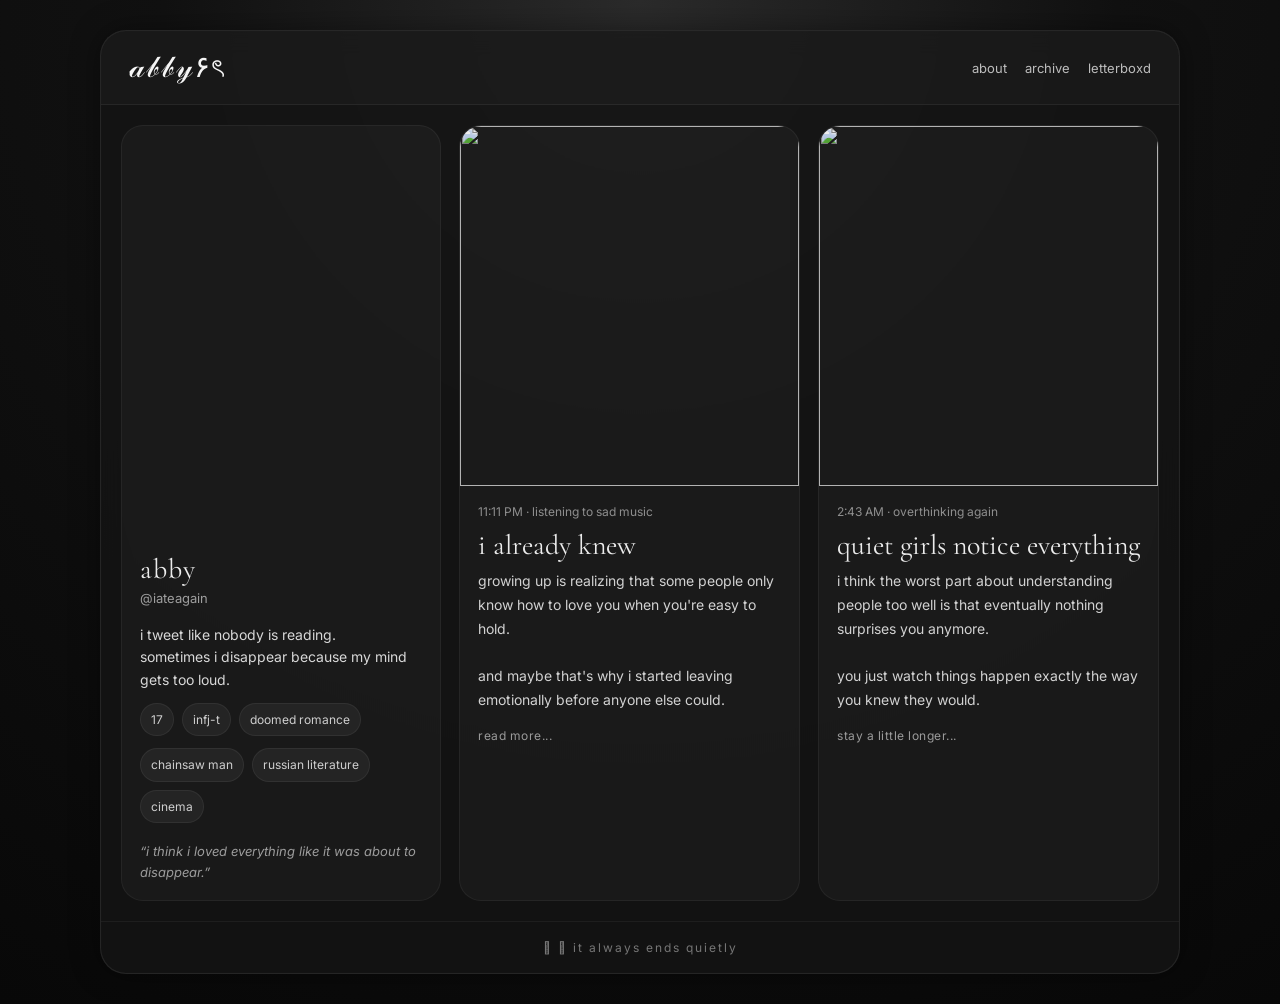
==== index.html @ 6a6aaad4 "Create index.html" ====
<!DOCTYPE html>
<html lang="pt-BR">

<head>
  <meta charset="UTF-8" />
  <meta name="viewport" content="width=device-width, initial-scale=1.0" />
  <title>abby carrd</title>

  <link rel="preconnect" href="https://fonts.googleapis.com">
  <link rel="preconnect" href="https://fonts.gstatic.com" crossorigin>

  <link href="https://fonts.googleapis.com/css2?family=Cormorant+Garamond:wght@300;400;500;600&family=Inter:wght@300;400;500;600&display=swap" rel="stylesheet">

  <style>
    * {
      margin: 0;
      padding: 0;
      box-sizing: border-box;
    }

    body {
      min-height: 100vh;
      background:
        radial-gradient(circle at top, #2b2b2b 0%, #111 40%, #080808 100%);
      font-family: 'Inter', sans-serif;
      color: #ececec;
      display: flex;
      align-items: center;
      justify-content: center;
      padding: 30px;
    }

    .carrd-main {
      width: 100%;
      max-width: 1080px;
      background: rgba(20, 20, 20, 0.85);
      border: 1px solid rgba(255, 255, 255, 0.08);
      backdrop-filter: blur(12px);
      border-radius: 26px;
      overflow: hidden;
      box-shadow:
        0 0 30px rgba(0, 0, 0, 0.4),
        inset 0 0 1px rgba(255, 255, 255, 0.08);
    }

    /* HEADER */

    .top-header {
      padding: 18px 28px;
      display: flex;
      justify-content: space-between;
      align-items: center;
      border-bottom: 1px solid rgba(255,255,255,0.06);
      background: rgba(255,255,255,0.02);
    }

    .logo {
      font-family: 'Cormorant Garamond', serif;
      font-size: 30px;
      letter-spacing: 2px;
      color: #f5f5f5;
    }

    .top-links {
      display: flex;
      gap: 18px;
      font-size: 13px;
      color: #bdbdbd;
    }

    .top-links span {
      cursor: pointer;
      transition: .3s;
    }

    .top-links span:hover {
      color: white;
    }

    /* MAIN GRID */

    .main-grid {
      display: grid;
      grid-template-columns: 320px 1fr 1fr;
      gap: 18px;
      padding: 20px;
    }

    /* PROFILE */

    .profile-col {
      background: rgba(255,255,255,0.03);
      border-radius: 22px;
      padding: 18px;
      border: 1px solid rgba(255,255,255,0.05);
      display: flex;
      flex-direction: column;
      gap: 18px;
    }

    .profile-image {
      width: 100%;
      height: 390px;
      border-radius: 18px;
      background:
        url("file_00000000c958720e9f79319e136f7667") center/cover;
      filter: grayscale(10%);
    }

    .profile-name {
      font-size: 28px;
      font-family: 'Cormorant Garamond', serif;
      letter-spacing: 1px;
    }

    .small-user {
      color: #9f9f9f;
      font-size: 13px;
      margin-top: 4px;
    }

    .profile-bio {
      display: flex;
      flex-direction: column;
      gap: 12px;
      color: #d8d8d8;
      line-height: 1.6;
      font-size: 14px;
    }

    .tag-row {
      display: flex;
      flex-wrap: wrap;
      gap: 8px;
    }

    .tag {
      background: rgba(255,255,255,0.05);
      border: 1px solid rgba(255,255,255,0.06);
      padding: 6px 10px;
      border-radius: 999px;
      font-size: 12px;
      color: #cfcfcf;
    }

    .quote {
      margin-top: auto;
      font-size: 13px;
      color: #9d9d9d;
      font-style: italic;
      line-height: 1.6;
    }

    /* POSTS */

    .post-col {
      background: rgba(255,255,255,0.03);
      border-radius: 22px;
      overflow: hidden;
      border: 1px solid rgba(255,255,255,0.05);
      transition: .4s;
    }

    .post-col:hover {
      transform: translateY(-4px);
    }

    .post-image {
      width: 100%;
      height: 360px;
      object-fit: cover;
      display: block;
      filter: brightness(.93);
    }

    .post-content {
      padding: 18px;
    }

    .post-meta {
      color: #8f8f8f;
      font-size: 12px;
      margin-bottom: 12px;
    }

    .post-title {
      font-family: 'Cormorant Garamond', serif;
      font-size: 28px;
      margin-bottom: 10px;
      line-height: 1;
    }

    .post-text {
      color: #d2d2d2;
      line-height: 1.7;
      font-size: 14px;
    }

    .read-more {
      margin-top: 16px;
      display: inline-block;
      color: #9b9b9b;
      font-size: 12px;
      letter-spacing: .5px;
    }

    /* FOOTER */

    .footer {
      padding: 18px;
      text-align: center;
      border-top: 1px solid rgba(255,255,255,0.05);
      color: #767676;
      font-size: 12px;
      letter-spacing: 2px;
    }

    /* MOBILE */

    @media(max-width: 950px) {
      .main-grid {
        grid-template-columns: 1fr;
      }

      .profile-image {
        height: 420px;
      }
    }

    @media(max-width: 600px) {
      body {
        padding: 14px;
      }

      .top-header {
        padding: 14px 18px;
      }

      .logo {
        font-size: 24px;
      }

      .top-links {
        gap: 10px;
        font-size: 11px;
      }

      .profile-image {
        height: 330px;
      }

      .post-image {
        height: 280px;
      }
    }
  </style>
</head>

<body>

  <div class="carrd-main">

    <div class="top-header">
      <div class="logo">𝒶𝒷𝒷𝓎۶ৎ</div>

      <div class="top-links">
        <span>about</span>
        <span>archive</span>
        <span>letterboxd</span>
      </div>
    </div>

    <div class="main-grid">

      <!-- PROFILE -->

      <div class="profile-col">

        <div class="profile-image"></div>

        <div>
          <div class="profile-name">abby</div>
          <div class="small-user">@iateagain</div>
        </div>

        <div class="profile-bio">
          <div>
            i tweet like nobody is reading.<br>
            sometimes i disappear because my mind gets too loud.
          </div>

          <div class="tag-row">
            <div class="tag">17</div>
            <div class="tag">infj-t</div>
            <div class="tag">doomed romance</div>
          </div>

          <div class="tag-row">
            <div class="tag">chainsaw man</div>
            <div class="tag">russian literature</div>
            <div class="tag">cinema</div>
          </div>
        </div>

        <div class="quote">
          “i think i loved everything like it was about to disappear.”
        </div>

      </div>

      <!-- POST 1 -->

      <div class="post-col">

        <img src="https://i.pinimg.com/736x/f6/52/1f/f6521fbc257c78fdb08f1e8d9f0f8c27.jpg" class="post-image">

        <div class="post-content">

          <div class="post-meta">
            11:11 PM · listening to sad music
          </div>

          <div class="post-title">
            i already knew
          </div>

          <div class="post-text">
            growing up is realizing that some people only know how to love you when you're easy to hold.
            <br><br>
            and maybe that's why i started leaving emotionally before anyone else could.
          </div>

          <span class="read-more">read more...</span>

        </div>
      </div>

      <!-- POST 2 -->

      <div class="post-col">

        <img src="https://i.pinimg.com/736x/f0/31/4e/f0314e9c0f6e99e0d3f4d7f34ec7cbd2.jpg" class="post-image">

        <div class="post-content">

          <div class="post-meta">
            2:43 AM · overthinking again
          </div>

          <div class="post-title">
            quiet girls notice everything
          </div>

          <div class="post-text">
            i think the worst part about understanding people too well is that eventually nothing surprises you anymore.
            <br><br>
            you just watch things happen exactly the way you knew they would.
          </div>

          <span class="read-more">stay a little longer...</span>

        </div>

      </div>

    </div>

    <div class="footer">
      ⭑ 𓈒 it always ends quietly
    </div>

  </div>

</body>

</html>
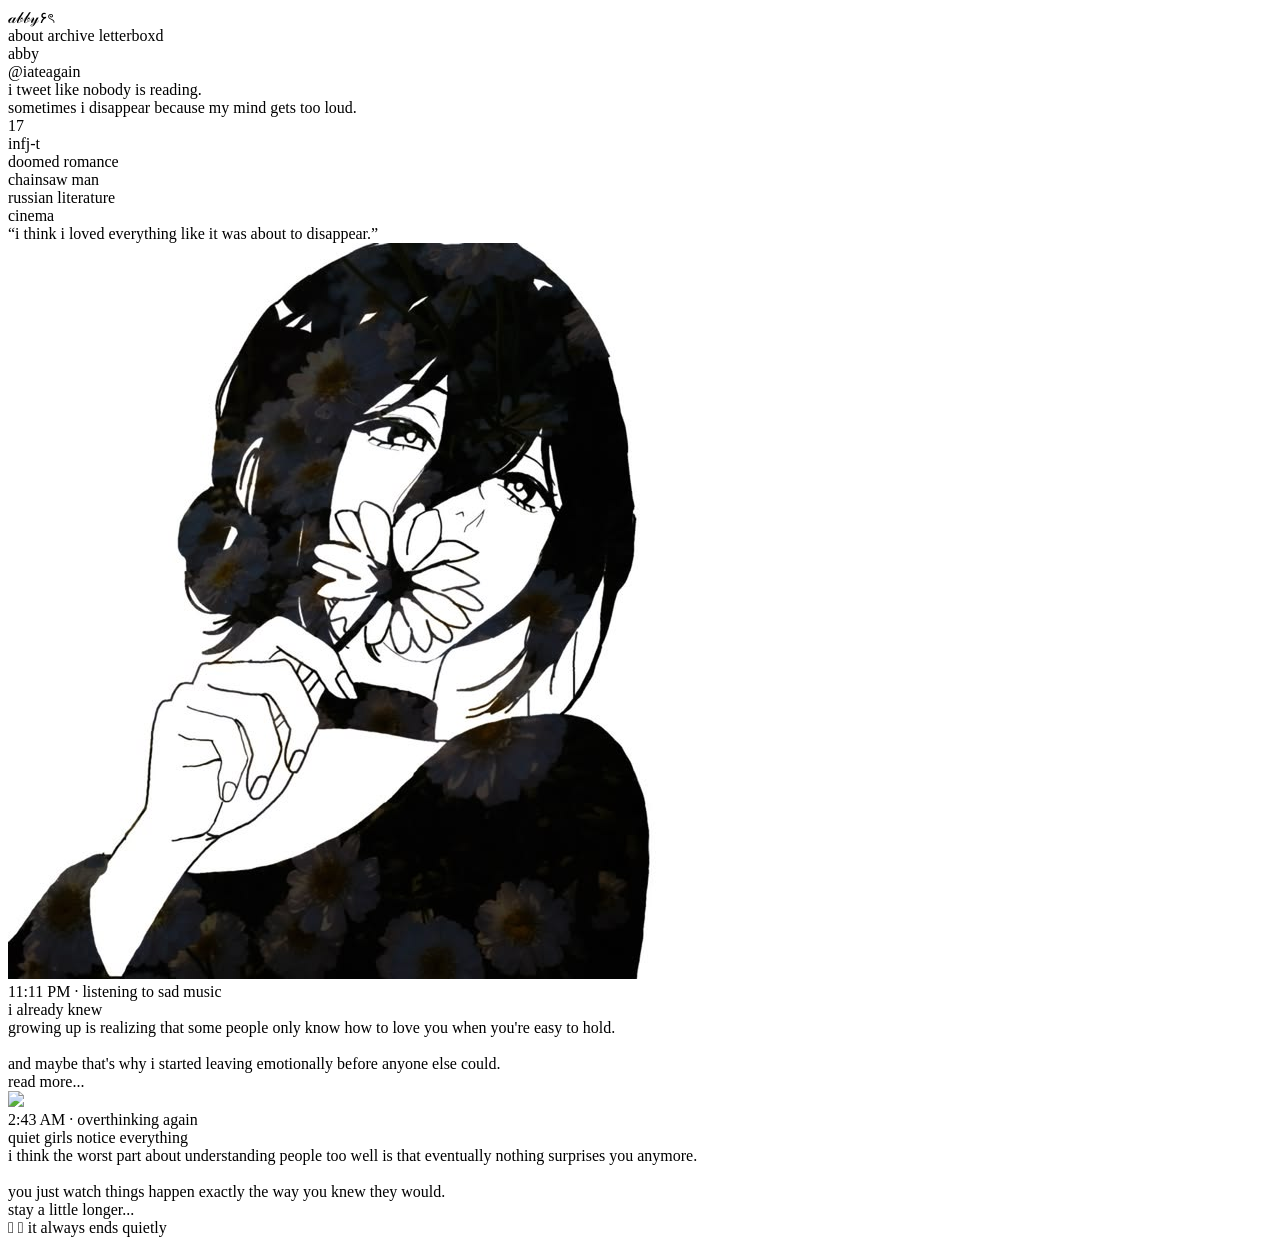
==== commit cd9dcd9c: "Update index.html" ====
--- a/index.html
+++ b/index.html
@@ -11,249 +11,7 @@
 
   <link href="https://fonts.googleapis.com/css2?family=Cormorant+Garamond:wght@300;400;500;600&family=Inter:wght@300;400;500;600&display=swap" rel="stylesheet">
 
-  <style>
-    * {
-      margin: 0;
-      padding: 0;
-      box-sizing: border-box;
-    }
-
-    body {
-      min-height: 100vh;
-      background:
-        radial-gradient(circle at top, #2b2b2b 0%, #111 40%, #080808 100%);
-      font-family: 'Inter', sans-serif;
-      color: #ececec;
-      display: flex;
-      align-items: center;
-      justify-content: center;
-      padding: 30px;
-    }
-
-    .carrd-main {
-      width: 100%;
-      max-width: 1080px;
-      background: rgba(20, 20, 20, 0.85);
-      border: 1px solid rgba(255, 255, 255, 0.08);
-      backdrop-filter: blur(12px);
-      border-radius: 26px;
-      overflow: hidden;
-      box-shadow:
-        0 0 30px rgba(0, 0, 0, 0.4),
-        inset 0 0 1px rgba(255, 255, 255, 0.08);
-    }
-
-    /* HEADER */
-
-    .top-header {
-      padding: 18px 28px;
-      display: flex;
-      justify-content: space-between;
-      align-items: center;
-      border-bottom: 1px solid rgba(255,255,255,0.06);
-      background: rgba(255,255,255,0.02);
-    }
-
-    .logo {
-      font-family: 'Cormorant Garamond', serif;
-      font-size: 30px;
-      letter-spacing: 2px;
-      color: #f5f5f5;
-    }
-
-    .top-links {
-      display: flex;
-      gap: 18px;
-      font-size: 13px;
-      color: #bdbdbd;
-    }
-
-    .top-links span {
-      cursor: pointer;
-      transition: .3s;
-    }
-
-    .top-links span:hover {
-      color: white;
-    }
-
-    /* MAIN GRID */
-
-    .main-grid {
-      display: grid;
-      grid-template-columns: 320px 1fr 1fr;
-      gap: 18px;
-      padding: 20px;
-    }
-
-    /* PROFILE */
-
-    .profile-col {
-      background: rgba(255,255,255,0.03);
-      border-radius: 22px;
-      padding: 18px;
-      border: 1px solid rgba(255,255,255,0.05);
-      display: flex;
-      flex-direction: column;
-      gap: 18px;
-    }
-
-    .profile-image {
-      width: 100%;
-      height: 390px;
-      border-radius: 18px;
-      background:
-        url("file_00000000c958720e9f79319e136f7667") center/cover;
-      filter: grayscale(10%);
-    }
-
-    .profile-name {
-      font-size: 28px;
-      font-family: 'Cormorant Garamond', serif;
-      letter-spacing: 1px;
-    }
-
-    .small-user {
-      color: #9f9f9f;
-      font-size: 13px;
-      margin-top: 4px;
-    }
-
-    .profile-bio {
-      display: flex;
-      flex-direction: column;
-      gap: 12px;
-      color: #d8d8d8;
-      line-height: 1.6;
-      font-size: 14px;
-    }
-
-    .tag-row {
-      display: flex;
-      flex-wrap: wrap;
-      gap: 8px;
-    }
-
-    .tag {
-      background: rgba(255,255,255,0.05);
-      border: 1px solid rgba(255,255,255,0.06);
-      padding: 6px 10px;
-      border-radius: 999px;
-      font-size: 12px;
-      color: #cfcfcf;
-    }
-
-    .quote {
-      margin-top: auto;
-      font-size: 13px;
-      color: #9d9d9d;
-      font-style: italic;
-      line-height: 1.6;
-    }
-
-    /* POSTS */
-
-    .post-col {
-      background: rgba(255,255,255,0.03);
-      border-radius: 22px;
-      overflow: hidden;
-      border: 1px solid rgba(255,255,255,0.05);
-      transition: .4s;
-    }
-
-    .post-col:hover {
-      transform: translateY(-4px);
-    }
-
-    .post-image {
-      width: 100%;
-      height: 360px;
-      object-fit: cover;
-      display: block;
-      filter: brightness(.93);
-    }
-
-    .post-content {
-      padding: 18px;
-    }
-
-    .post-meta {
-      color: #8f8f8f;
-      font-size: 12px;
-      margin-bottom: 12px;
-    }
-
-    .post-title {
-      font-family: 'Cormorant Garamond', serif;
-      font-size: 28px;
-      margin-bottom: 10px;
-      line-height: 1;
-    }
-
-    .post-text {
-      color: #d2d2d2;
-      line-height: 1.7;
-      font-size: 14px;
-    }
-
-    .read-more {
-      margin-top: 16px;
-      display: inline-block;
-      color: #9b9b9b;
-      font-size: 12px;
-      letter-spacing: .5px;
-    }
-
-    /* FOOTER */
-
-    .footer {
-      padding: 18px;
-      text-align: center;
-      border-top: 1px solid rgba(255,255,255,0.05);
-      color: #767676;
-      font-size: 12px;
-      letter-spacing: 2px;
-    }
-
-    /* MOBILE */
-
-    @media(max-width: 950px) {
-      .main-grid {
-        grid-template-columns: 1fr;
-      }
-
-      .profile-image {
-        height: 420px;
-      }
-    }
-
-    @media(max-width: 600px) {
-      body {
-        padding: 14px;
-      }
-
-      .top-header {
-        padding: 14px 18px;
-      }
-
-      .logo {
-        font-size: 24px;
-      }
-
-      .top-links {
-        gap: 10px;
-        font-size: 11px;
-      }
-
-      .profile-image {
-        height: 330px;
-      }
-
-      .post-image {
-        height: 280px;
-      }
-    }
-  </style>
+  
 </head>
 
 <body>
@@ -312,7 +70,7 @@
 
       <div class="post-col">
 
-        <img src="https://i.pinimg.com/736x/f6/52/1f/f6521fbc257c78fdb08f1e8d9f0f8c27.jpg" class="post-image">
+        <img src="foto1.jpg" class="post-image">
 
         <div class="post-content">
 
@@ -339,7 +97,7 @@
 
       <div class="post-col">
 
-        <img src="https://i.pinimg.com/736x/f0/31/4e/f0314e9c0f6e99e0d3f4d7f34ec7cbd2.jpg" class="post-image">
+        <img src=foto2.jpg" class="post-image">
 
         <div class="post-content">
 
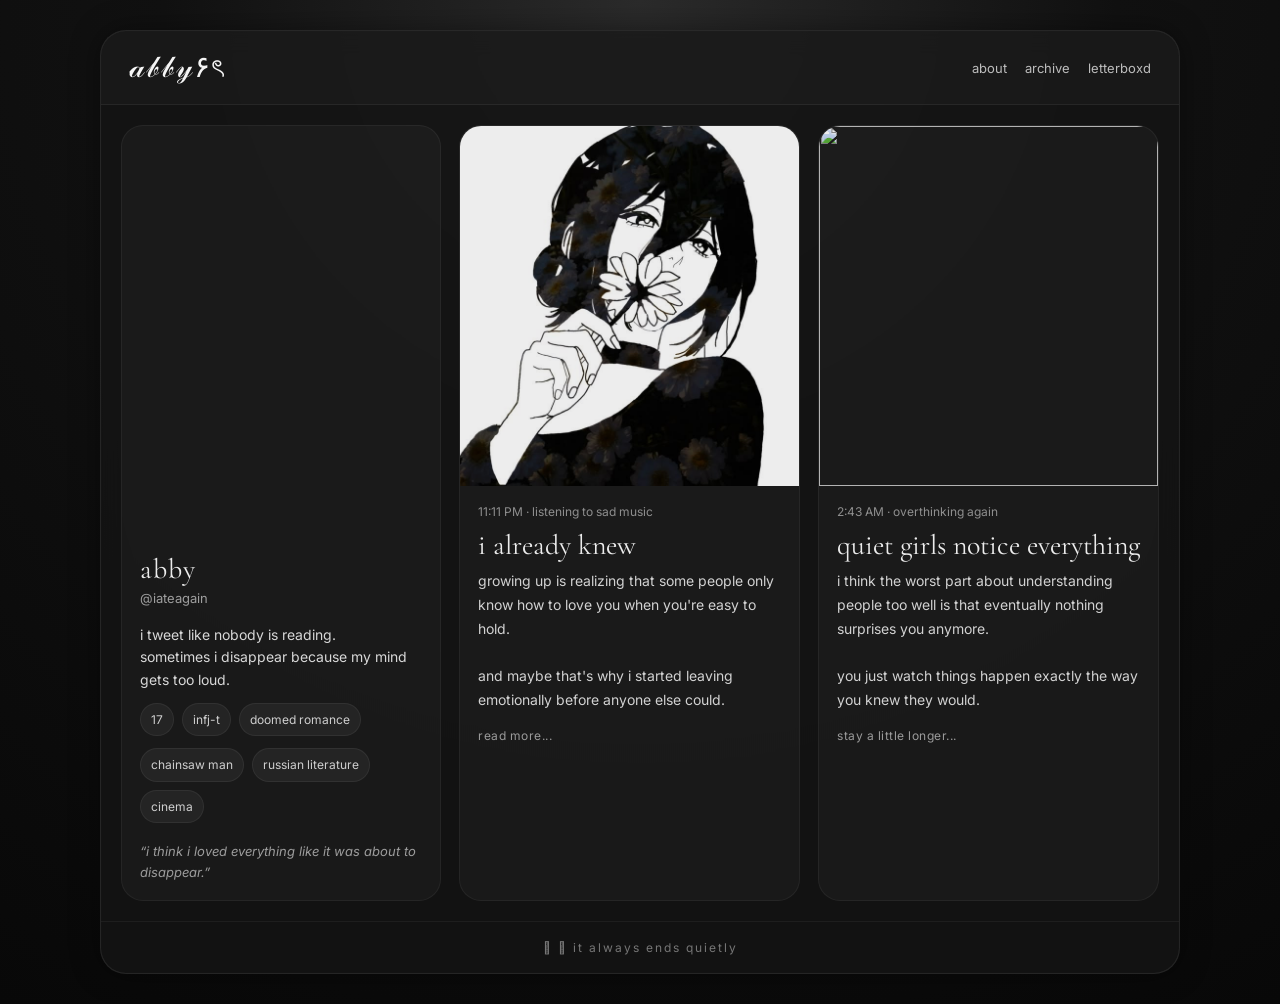
==== commit 10024332: "Remove duplicate Google Fonts stylesheet link Removed duplicate stylesheet link for Google Fonts." ====
--- a/index.html
+++ b/index.html
@@ -8,8 +8,8 @@
 
   <link rel="preconnect" href="https://fonts.googleapis.com">
   <link rel="preconnect" href="https://fonts.gstatic.com" crossorigin>
-
-  <link href="https://fonts.googleapis.com/css2?family=Cormorant+Garamond:wght@300;400;500;600&family=Inter:wght@300;400;500;600&display=swap" rel="stylesheet">
+  <link rel="stylesheet" href="https://fonts.googleapis.com/css2?family=Cormorant+Garamond:wght@300;400;500;600&family=Inter:wght@300;400;500;600&display=swap">
+  <link rel="stylesheet" href="style.css">
 
   
 </head>
--- a/style.css
+++ b/style.css
@@ -0,0 +1,242 @@
+    * {
+      margin: 0;
+      padding: 0;
+      box-sizing: border-box;
+    }
+
+    body {
+      min-height: 100vh;
+      background:
+        radial-gradient(circle at top, #2b2b2b 0%, #111 40%, #080808 100%);
+      font-family: 'Inter', sans-serif;
+      color: #ececec;
+      display: flex;
+      align-items: center;
+      justify-content: center;
+      padding: 30px;
+    }
+
+    .carrd-main {
+      width: 100%;
+      max-width: 1080px;
+      background: rgba(20, 20, 20, 0.85);
+      border: 1px solid rgba(255, 255, 255, 0.08);
+      backdrop-filter: blur(12px);
+      border-radius: 26px;
+      overflow: hidden;
+      box-shadow:
+        0 0 30px rgba(0, 0, 0, 0.4),
+        inset 0 0 1px rgba(255, 255, 255, 0.08);
+    }
+
+    /* HEADER */
+
+    .top-header {
+      padding: 18px 28px;
+      display: flex;
+      justify-content: space-between;
+      align-items: center;
+      border-bottom: 1px solid rgba(255,255,255,0.06);
+      background: rgba(255,255,255,0.02);
+    }
+
+    .logo {
+      font-family: 'Cormorant Garamond', serif;
+      font-size: 30px;
+      letter-spacing: 2px;
+      color: #f5f5f5;
+    }
+
+    .top-links {
+      display: flex;
+      gap: 18px;
+      font-size: 13px;
+      color: #bdbdbd;
+    }
+
+    .top-links span {
+      cursor: pointer;
+      transition: .3s;
+    }
+
+    .top-links span:hover {
+      color: white;
+    }
+
+    /* MAIN GRID */
+
+    .main-grid {
+      display: grid;
+      grid-template-columns: 320px 1fr 1fr;
+      gap: 18px;
+      padding: 20px;
+    }
+
+    /* PROFILE */
+
+    .profile-col {
+      background: rgba(255,255,255,0.03);
+      border-radius: 22px;
+      padding: 18px;
+      border: 1px solid rgba(255,255,255,0.05);
+      display: flex;
+      flex-direction: column;
+      gap: 18px;
+    }
+
+    .profile-image {
+      width: 100%;
+      height: 390px;
+      border-radius: 18px;
+      background:
+        url("file_00000000c958720e9f79319e136f7667") center/cover;
+      filter: grayscale(10%);
+    }
+
+    .profile-name {
+      font-size: 28px;
+      font-family: 'Cormorant Garamond', serif;
+      letter-spacing: 1px;
+    }
+
+    .small-user {
+      color: #9f9f9f;
+      font-size: 13px;
+      margin-top: 4px;
+    }
+
+    .profile-bio {
+      display: flex;
+      flex-direction: column;
+      gap: 12px;
+      color: #d8d8d8;
+      line-height: 1.6;
+      font-size: 14px;
+    }
+
+    .tag-row {
+      display: flex;
+      flex-wrap: wrap;
+      gap: 8px;
+    }
+
+    .tag {
+      background: rgba(255,255,255,0.05);
+      border: 1px solid rgba(255,255,255,0.06);
+      padding: 6px 10px;
+      border-radius: 999px;
+      font-size: 12px;
+      color: #cfcfcf;
+    }
+
+    .quote {
+      margin-top: auto;
+      font-size: 13px;
+      color: #9d9d9d;
+      font-style: italic;
+      line-height: 1.6;
+    }
+
+    /* POSTS */
+
+    .post-col {
+      background: rgba(255,255,255,0.03);
+      border-radius: 22px;
+      overflow: hidden;
+      border: 1px solid rgba(255,255,255,0.05);
+      transition: .4s;
+    }
+
+    .post-col:hover {
+      transform: translateY(-4px);
+    }
+
+    .post-image {
+      width: 100%;
+      height: 360px;
+      object-fit: cover;
+      display: block;
+      filter: brightness(.93);
+    }
+
+    .post-content {
+      padding: 18px;
+    }
+
+    .post-meta {
+      color: #8f8f8f;
+      font-size: 12px;
+      margin-bottom: 12px;
+    }
+
+    .post-title {
+      font-family: 'Cormorant Garamond', serif;
+      font-size: 28px;
+      margin-bottom: 10px;
+      line-height: 1;
+    }
+
+    .post-text {
+      color: #d2d2d2;
+      line-height: 1.7;
+      font-size: 14px;
+    }
+
+    .read-more {
+      margin-top: 16px;
+      display: inline-block;
+      color: #9b9b9b;
+      font-size: 12px;
+      letter-spacing: .5px;
+    }
+
+    /* FOOTER */
+
+    .footer {
+      padding: 18px;
+      text-align: center;
+      border-top: 1px solid rgba(255,255,255,0.05);
+      color: #767676;
+      font-size: 12px;
+      letter-spacing: 2px;
+    }
+
+    /* MOBILE */
+
+    @media(max-width: 950px) {
+      .main-grid {
+        grid-template-columns: 1fr;
+      }
+
+      .profile-image {
+        height: 420px;
+      }
+    }
+
+    @media(max-width: 600px) {
+      body {
+        padding: 14px;
+      }
+
+      .top-header {
+        padding: 14px 18px;
+      }
+
+      .logo {
+        font-size: 24px;
+      }
+
+      .top-links {
+        gap: 10px;
+        font-size: 11px;
+      }
+
+      .profile-image {
+        height: 330px;
+      }
+
+      .post-image {
+        height: 280px;
+      }
+    }
+  
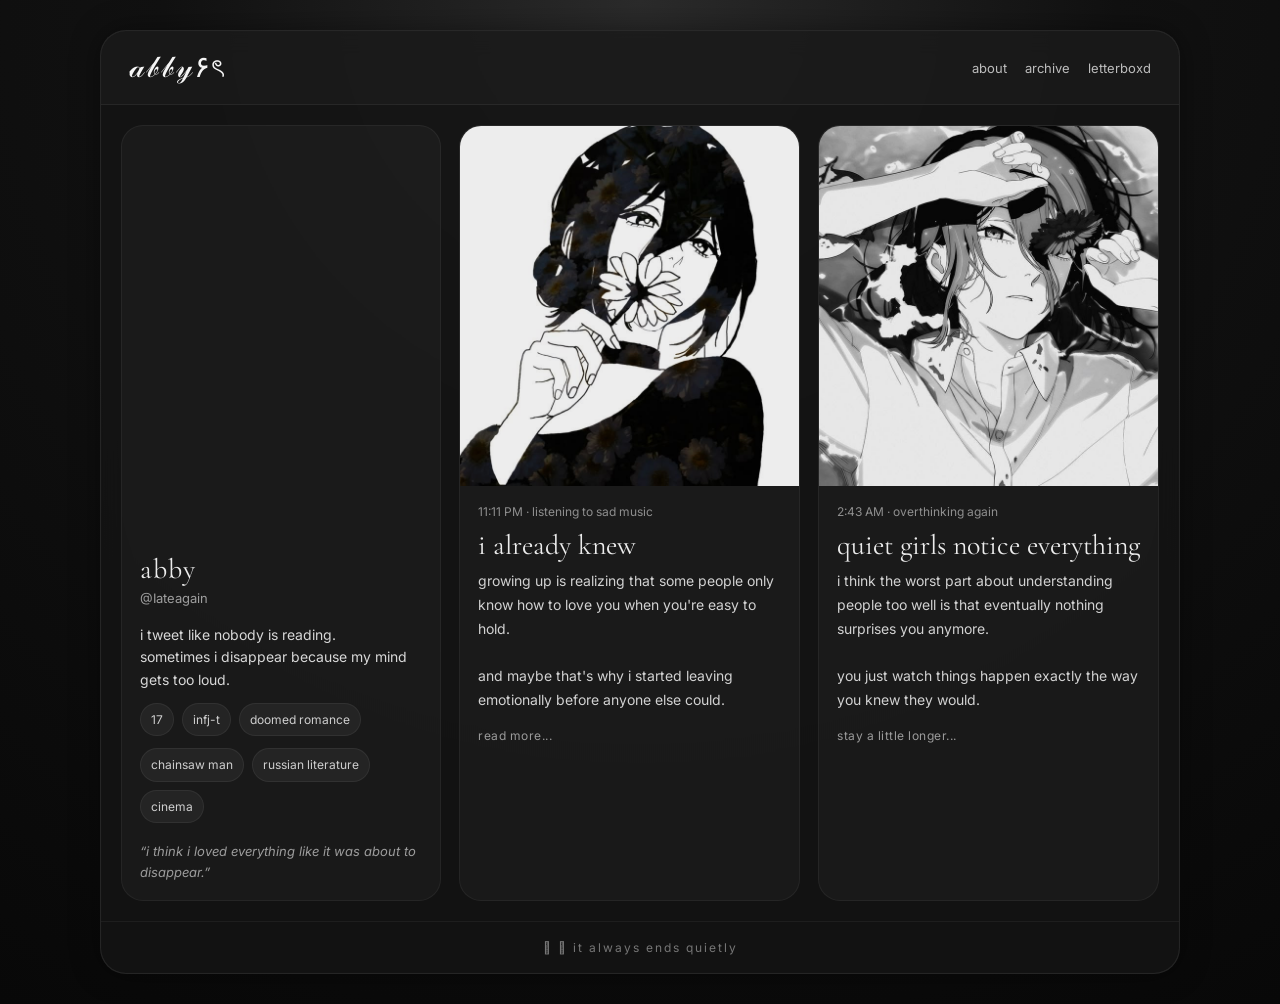
==== commit e5757930: "Update index.html" ====
--- a/index.html
+++ b/index.html
@@ -38,7 +38,7 @@
 
         <div>
           <div class="profile-name">abby</div>
-          <div class="small-user">@iateagain</div>
+          <div class="small-user">@Iateagain</div>
         </div>
 
         <div class="profile-bio">
@@ -97,7 +97,7 @@
 
       <div class="post-col">
 
-        <img src=foto2.jpg" class="post-image">
+        <img src="foto2.jpg" class="post-image">
 
         <div class="post-content">
 
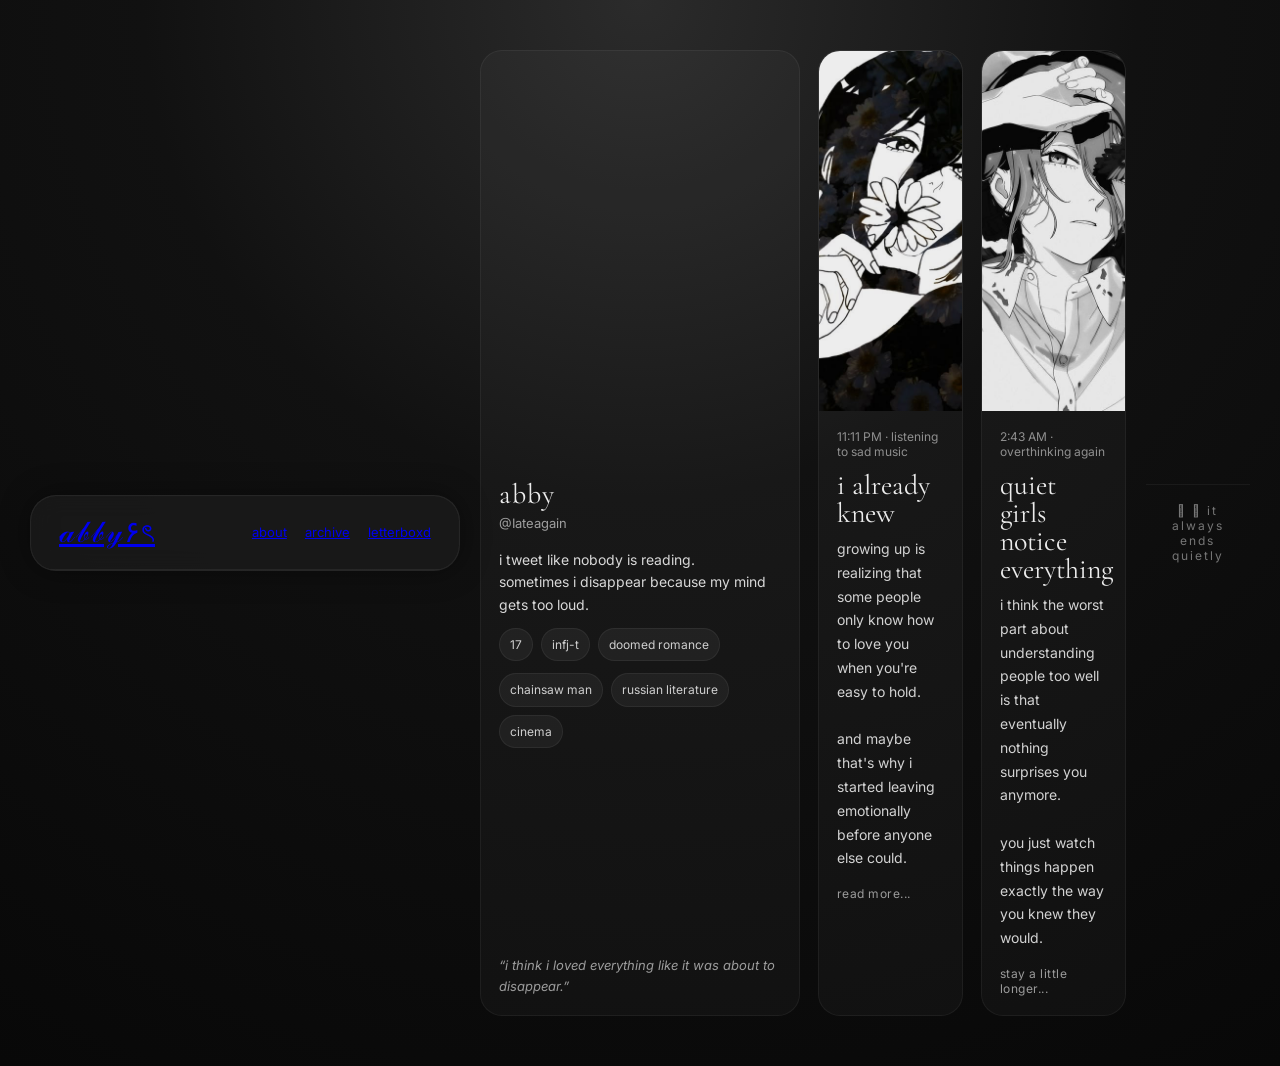
==== commit c6513eb8: "Update index.html" ====
--- a/index.html
+++ b/index.html
@@ -18,14 +18,19 @@
 
   <div class="carrd-main">
 
-    <div class="top-header">
-      <div class="logo">𝒶𝒷𝒷𝓎۶ৎ</div>
+   <div class="top-header">
 
-      <div class="top-links">
-        <span>about</span>
-        <span>archive</span>
-        <span>letterboxd</span>
-      </div>
+  <div class="logo">
+    <a href="index.html">𝒶𝒷𝒷𝓎۶ৎ</a>
+  </div>
+
+  <div class="top-links">
+    <a href="about.html">about</a>
+    <a href="archive.html">archive</a>
+    <a href="letterboxd.html">letterboxd</a>
+  </div>
+
+</div>
     </div>
 
     <div class="main-grid">
--- a/style.css
+++ b/style.css
@@ -240,3 +240,74 @@
       }
     }
   
+.simple-page{
+min-height:100vh;
+display:flex;
+align-items:center;
+justify-content:center;
+padding:30px;
+}
+
+.simple-box{
+width:100%;
+max-width:700px;
+background:rgba(20,20,20,.86);
+border:1px solid rgba(255,255,255,.05);
+border-radius:24px;
+padding:35px;
+backdrop-filter:blur(12px);
+}
+
+.simple-title{
+font-family:'Cormorant Garamond',serif;
+font-size:42px;
+margin-bottom:28px;
+}
+
+.simple-text{
+display:flex;
+flex-direction:column;
+gap:18px;
+line-height:1.9;
+color:#d2d2d2;
+font-size:15px;
+}
+
+.archive-list,
+.film-list{
+display:flex;
+flex-direction:column;
+gap:16px;
+}
+
+.archive-item,
+.film-item{
+padding:16px;
+border-radius:16px;
+background:rgba(255,255,255,.03);
+border:1px solid rgba(255,255,255,.04);
+line-height:1.7;
+color:#d7d7d7;
+font-size:14px;
+}
+
+.archive-item span,
+.film-item span{
+display:block;
+margin-top:8px;
+font-size:12px;
+color:#939393;
+}
+
+.back-button{
+display:inline-block;
+margin-top:28px;
+color:#9e9e9e;
+text-decoration:none;
+font-size:13px;
+transition:.3s;
+}
+
+.back-button:hover{
+color:white;
+}
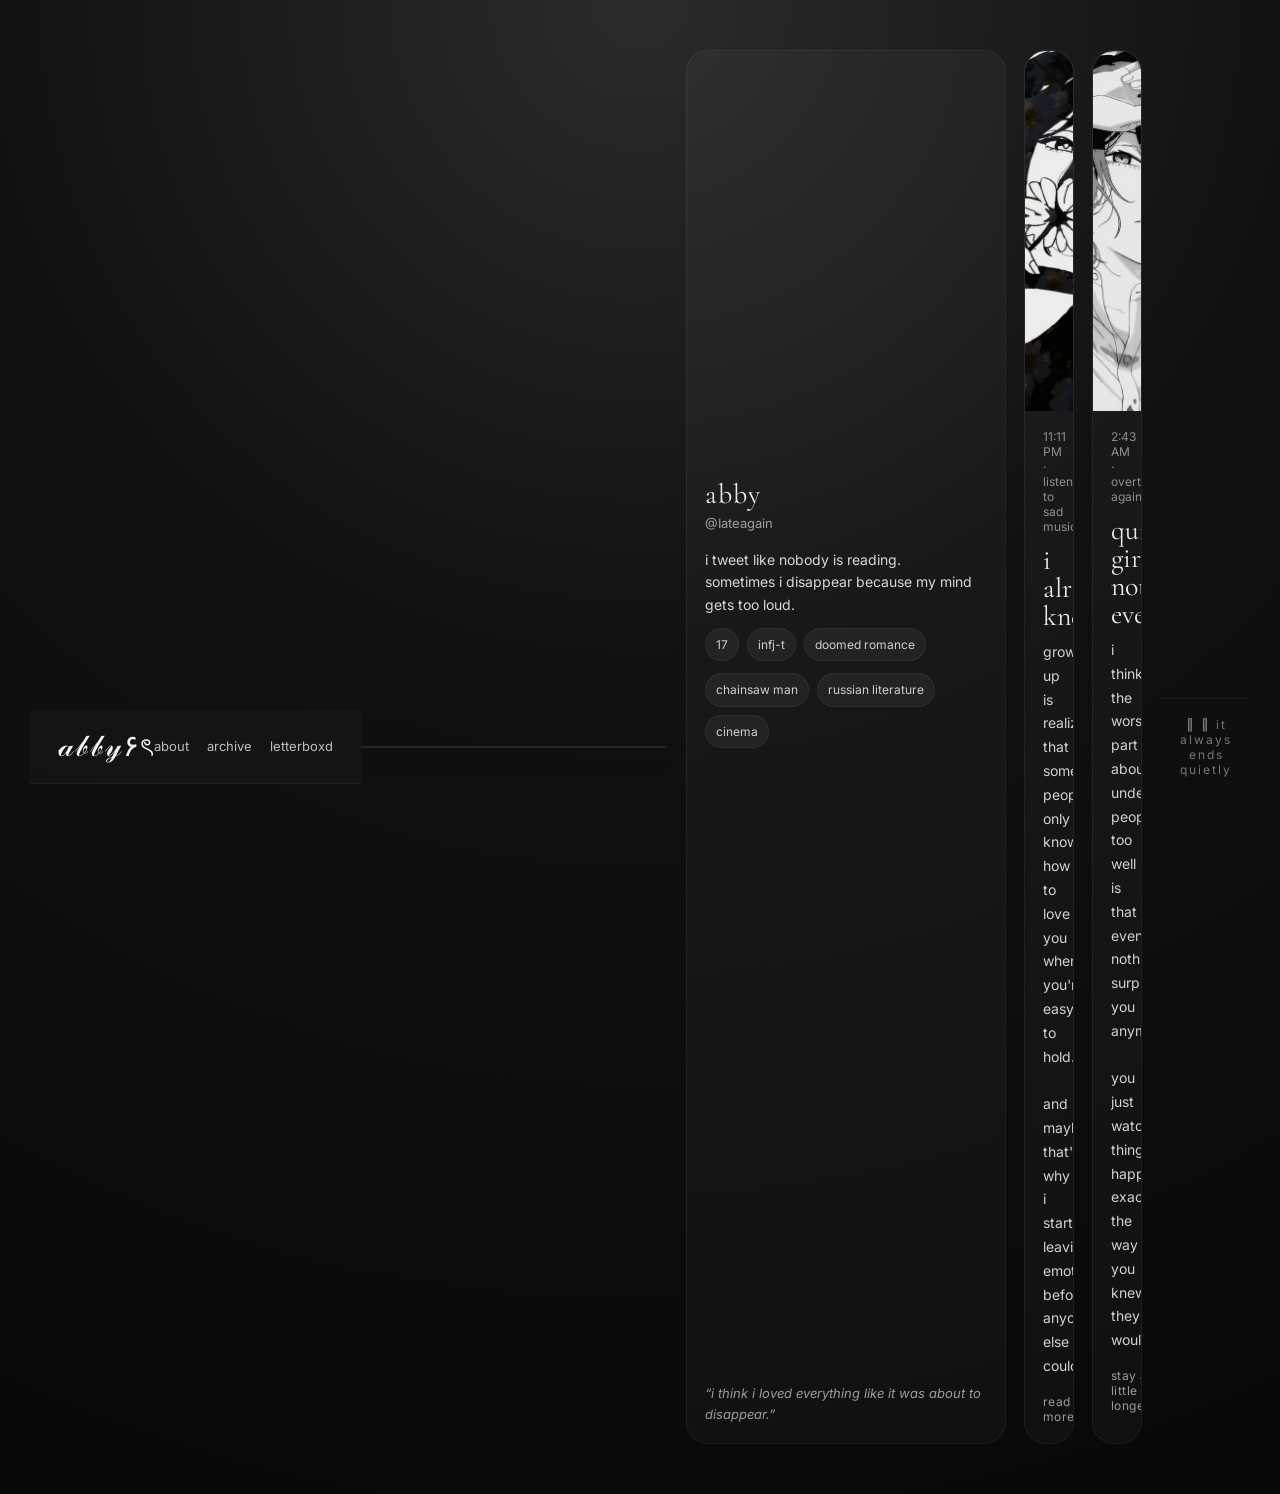
==== commit 14d30909: "Update index.html" ====
--- a/index.html
+++ b/index.html
@@ -15,10 +15,7 @@
 </head>
 
 <body>
-
-  <div class="carrd-main">
-
-   <div class="top-header">
+<div class="top-header">
 
   <div class="logo">
     <a href="index.html">𝒶𝒷𝒷𝓎۶ৎ</a>
@@ -31,6 +28,7 @@
   </div>
 
 </div>
+  <div class="carrd-main">
     </div>
 
     <div class="main-grid">
--- a/style.css
+++ b/style.css
@@ -311,3 +311,18 @@
 .back-button:hover{
 color:white;
 }
+
+.logo a{
+  text-decoration:none;
+  color:#f5f5f5;
+}
+
+.top-links a{
+  text-decoration:none;
+  color:#bdbdbd;
+  transition:.3s;
+}
+
+.top-links a:hover{
+  color:white;
+}
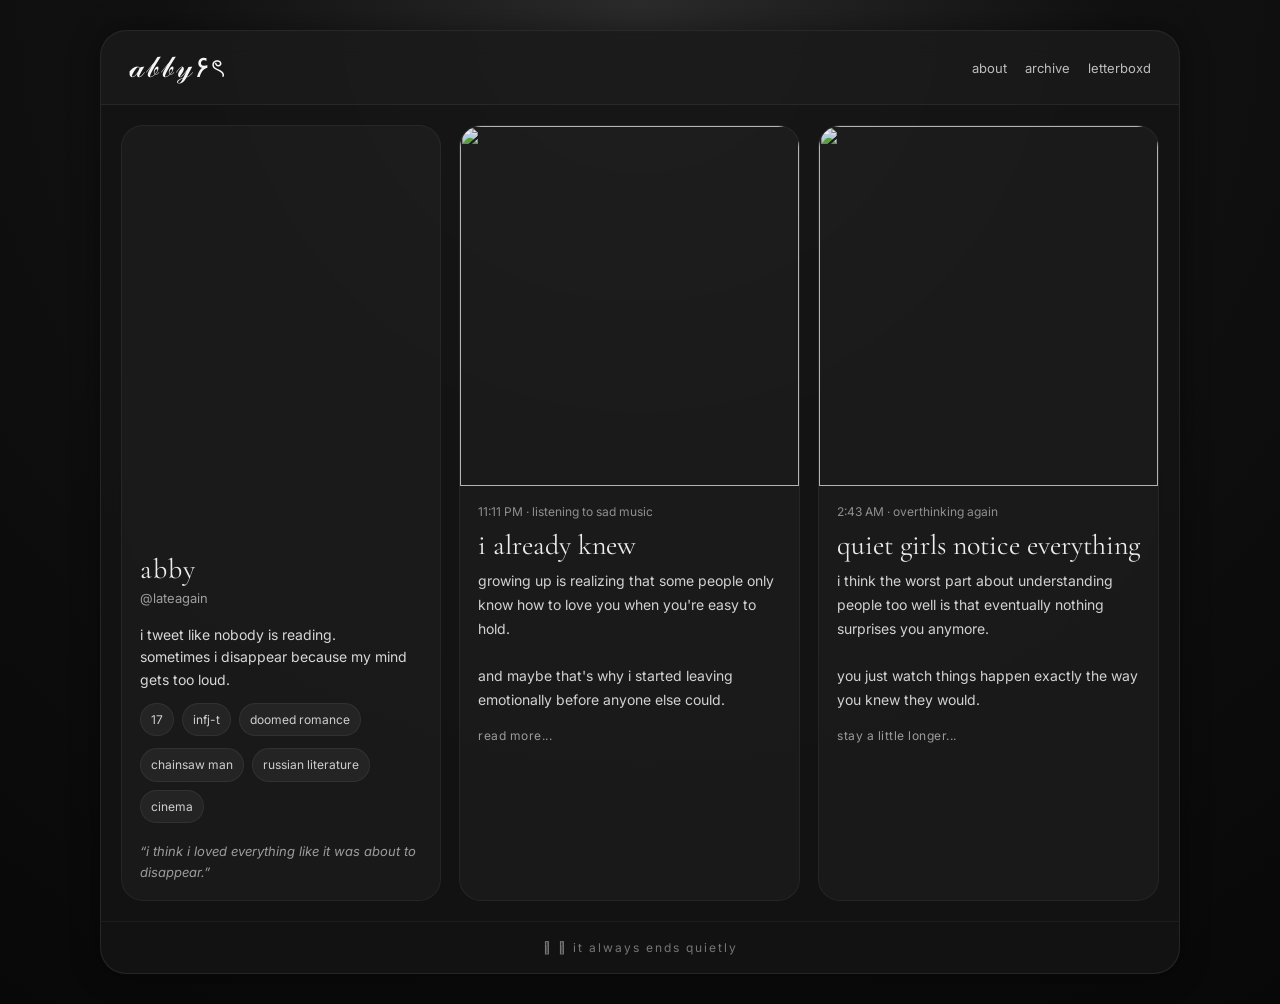
==== commit 1da9b276: "Update index.html" ====
--- a/index.html
+++ b/index.html
@@ -2,136 +2,145 @@
 <html lang="pt-BR">
 
 <head>
-  <meta charset="UTF-8" />
-  <meta name="viewport" content="width=device-width, initial-scale=1.0" />
+  <meta charset="UTF-8">
+  <meta name="viewport" content="width=device-width, initial-scale=1.0">
+
   <title>abby carrd</title>
 
   <link rel="preconnect" href="https://fonts.googleapis.com">
   <link rel="preconnect" href="https://fonts.gstatic.com" crossorigin>
-  <link rel="stylesheet" href="https://fonts.googleapis.com/css2?family=Cormorant+Garamond:wght@300;400;500;600&family=Inter:wght@300;400;500;600&display=swap">
+
+  <link rel="stylesheet"
+  href="https://fonts.googleapis.com/css2?family=Cormorant+Garamond:wght@300;400;500;600&family=Inter:wght@300;400;500;600&display=swap">
+
   <link rel="stylesheet" href="style.css">
-
-  
 </head>
 
 <body>
-<div class="top-header">
 
-  <div class="logo">
-    <a href="index.html">𝒶𝒷𝒷𝓎۶ৎ</a>
+<div class="carrd-main">
+
+  <div class="top-header">
+
+    <div class="logo">
+      <a href="index.html">𝒶𝒷𝒷𝓎۶ৎ</a>
+    </div>
+
+    <div class="top-links">
+      <a href="about.html">about</a>
+      <a href="archive.html">archive</a>
+      <a href="letterboxd.html">letterboxd</a>
+    </div>
+
   </div>
 
-  <div class="top-links">
-    <a href="about.html">about</a>
-    <a href="archive.html">archive</a>
-    <a href="letterboxd.html">letterboxd</a>
-  </div>
+  <div class="main-grid">
 
-</div>
-  <div class="carrd-main">
-    </div>
+    <!-- PROFILE -->
 
-    <div class="main-grid">
+    <div class="profile-col">
 
-      <!-- PROFILE -->
+      <div class="profile-image"></div>
 
-      <div class="profile-col">
+      <div>
+        <div class="profile-name">abby</div>
+        <div class="small-user">@lateagain</div>
+      </div>
 
-        <div class="profile-image"></div>
+      <div class="profile-bio">
 
         <div>
-          <div class="profile-name">abby</div>
-          <div class="small-user">@Iateagain</div>
+          i tweet like nobody is reading.<br>
+          sometimes i disappear because my mind gets too loud.
         </div>
 
-        <div class="profile-bio">
-          <div>
-            i tweet like nobody is reading.<br>
-            sometimes i disappear because my mind gets too loud.
-          </div>
-
-          <div class="tag-row">
-            <div class="tag">17</div>
-            <div class="tag">infj-t</div>
-            <div class="tag">doomed romance</div>
-          </div>
-
-          <div class="tag-row">
-            <div class="tag">chainsaw man</div>
-            <div class="tag">russian literature</div>
-            <div class="tag">cinema</div>
-          </div>
+        <div class="tag-row">
+          <div class="tag">17</div>
+          <div class="tag">infj-t</div>
+          <div class="tag">doomed romance</div>
         </div>
 
-        <div class="quote">
-          “i think i loved everything like it was about to disappear.”
+        <div class="tag-row">
+          <div class="tag">chainsaw man</div>
+          <div class="tag">russian literature</div>
+          <div class="tag">cinema</div>
         </div>
 
       </div>
 
-      <!-- POST 1 -->
-
-      <div class="post-col">
-
-        <img src="foto1.jpg" class="post-image">
-
-        <div class="post-content">
-
-          <div class="post-meta">
-            11:11 PM · listening to sad music
-          </div>
-
-          <div class="post-title">
-            i already knew
-          </div>
-
-          <div class="post-text">
-            growing up is realizing that some people only know how to love you when you're easy to hold.
-            <br><br>
-            and maybe that's why i started leaving emotionally before anyone else could.
-          </div>
-
-          <span class="read-more">read more...</span>
-
-        </div>
+      <div class="quote">
+        “i think i loved everything like it was about to disappear.”
       </div>
 
-      <!-- POST 2 -->
+    </div>
 
-      <div class="post-col">
+    <!-- POST 1 -->
 
-        <img src="foto2.jpg" class="post-image">
+    <div class="post-col">
 
-        <div class="post-content">
+      <img
+      src="https://images.unsplash.com/photo-1515886657613-9f3515b0c78f?q=80&w=1200&auto=format&fit=crop"
+      class="post-image">
 
-          <div class="post-meta">
-            2:43 AM · overthinking again
-          </div>
+      <div class="post-content">
 
-          <div class="post-title">
-            quiet girls notice everything
-          </div>
+        <div class="post-meta">
+          11:11 PM · listening to sad music
+        </div>
 
-          <div class="post-text">
-            i think the worst part about understanding people too well is that eventually nothing surprises you anymore.
-            <br><br>
-            you just watch things happen exactly the way you knew they would.
-          </div>
+        <div class="post-title">
+          i already knew
+        </div>
 
-          <span class="read-more">stay a little longer...</span>
+        <div class="post-text">
+          growing up is realizing that some people only know how to love you when you're easy to hold.
+          <br><br>
+          and maybe that's why i started leaving emotionally before anyone else could.
+        </div>
 
-        </div>
+        <span class="read-more">read more...</span>
 
       </div>
 
     </div>
 
-    <div class="footer">
-      ⭑ 𓈒 it always ends quietly
+    <!-- POST 2 -->
+
+    <div class="post-col">
+
+      <img
+      src="https://images.unsplash.com/photo-1500648767791-00dcc994a43e?q=80&w=1200&auto=format&fit=crop"
+      class="post-image">
+
+      <div class="post-content">
+
+        <div class="post-meta">
+          2:43 AM · overthinking again
+        </div>
+
+        <div class="post-title">
+          quiet girls notice everything
+        </div>
+
+        <div class="post-text">
+          i think the worst part about understanding people too well is that eventually nothing surprises you anymore.
+          <br><br>
+          you just watch things happen exactly the way you knew they would.
+        </div>
+
+        <span class="read-more">stay a little longer...</span>
+
+      </div>
+
     </div>
 
   </div>
 
+  <div class="footer">
+    ⭑ 𓈒 it always ends quietly
+  </div>
+
+</div>
+
 </body>
-
 </html>
--- a/style.css
+++ b/style.css
@@ -1,328 +1,402 @@
-    * {
-      margin: 0;
-      padding: 0;
-      box-sizing: border-box;
-    }
-
-    body {
-      min-height: 100vh;
-      background:
-        radial-gradient(circle at top, #2b2b2b 0%, #111 40%, #080808 100%);
-      font-family: 'Inter', sans-serif;
-      color: #ececec;
-      display: flex;
-      align-items: center;
-      justify-content: center;
-      padding: 30px;
-    }
-
-    .carrd-main {
-      width: 100%;
-      max-width: 1080px;
-      background: rgba(20, 20, 20, 0.85);
-      border: 1px solid rgba(255, 255, 255, 0.08);
-      backdrop-filter: blur(12px);
-      border-radius: 26px;
-      overflow: hidden;
-      box-shadow:
-        0 0 30px rgba(0, 0, 0, 0.4),
-        inset 0 0 1px rgba(255, 255, 255, 0.08);
-    }
-
-    /* HEADER */
-
-    .top-header {
-      padding: 18px 28px;
-      display: flex;
-      justify-content: space-between;
-      align-items: center;
-      border-bottom: 1px solid rgba(255,255,255,0.06);
-      background: rgba(255,255,255,0.02);
-    }
-
-    .logo {
-      font-family: 'Cormorant Garamond', serif;
-      font-size: 30px;
-      letter-spacing: 2px;
-      color: #f5f5f5;
-    }
-
-    .top-links {
-      display: flex;
-      gap: 18px;
-      font-size: 13px;
-      color: #bdbdbd;
-    }
-
-    .top-links span {
-      cursor: pointer;
-      transition: .3s;
-    }
-
-    .top-links span:hover {
-      color: white;
-    }
-
-    /* MAIN GRID */
-
-    .main-grid {
-      display: grid;
-      grid-template-columns: 320px 1fr 1fr;
-      gap: 18px;
-      padding: 20px;
-    }
-
-    /* PROFILE */
-
-    .profile-col {
-      background: rgba(255,255,255,0.03);
-      border-radius: 22px;
-      padding: 18px;
-      border: 1px solid rgba(255,255,255,0.05);
-      display: flex;
-      flex-direction: column;
-      gap: 18px;
-    }
-
-    .profile-image {
-      width: 100%;
-      height: 390px;
-      border-radius: 18px;
-      background:
-        url("file_00000000c958720e9f79319e136f7667") center/cover;
-      filter: grayscale(10%);
-    }
-
-    .profile-name {
-      font-size: 28px;
-      font-family: 'Cormorant Garamond', serif;
-      letter-spacing: 1px;
-    }
-
-    .small-user {
-      color: #9f9f9f;
-      font-size: 13px;
-      margin-top: 4px;
-    }
-
-    .profile-bio {
-      display: flex;
-      flex-direction: column;
-      gap: 12px;
-      color: #d8d8d8;
-      line-height: 1.6;
-      font-size: 14px;
-    }
-
-    .tag-row {
-      display: flex;
-      flex-wrap: wrap;
-      gap: 8px;
-    }
-
-    .tag {
-      background: rgba(255,255,255,0.05);
-      border: 1px solid rgba(255,255,255,0.06);
-      padding: 6px 10px;
-      border-radius: 999px;
-      font-size: 12px;
-      color: #cfcfcf;
-    }
-
-    .quote {
-      margin-top: auto;
-      font-size: 13px;
-      color: #9d9d9d;
-      font-style: italic;
-      line-height: 1.6;
-    }
-
-    /* POSTS */
-
-    .post-col {
-      background: rgba(255,255,255,0.03);
-      border-radius: 22px;
-      overflow: hidden;
-      border: 1px solid rgba(255,255,255,0.05);
-      transition: .4s;
-    }
-
-    .post-col:hover {
-      transform: translateY(-4px);
-    }
-
-    .post-image {
-      width: 100%;
-      height: 360px;
-      object-fit: cover;
-      display: block;
-      filter: brightness(.93);
-    }
-
-    .post-content {
-      padding: 18px;
-    }
-
-    .post-meta {
-      color: #8f8f8f;
-      font-size: 12px;
-      margin-bottom: 12px;
-    }
-
-    .post-title {
-      font-family: 'Cormorant Garamond', serif;
-      font-size: 28px;
-      margin-bottom: 10px;
-      line-height: 1;
-    }
-
-    .post-text {
-      color: #d2d2d2;
-      line-height: 1.7;
-      font-size: 14px;
-    }
-
-    .read-more {
-      margin-top: 16px;
-      display: inline-block;
-      color: #9b9b9b;
-      font-size: 12px;
-      letter-spacing: .5px;
-    }
-
-    /* FOOTER */
-
-    .footer {
-      padding: 18px;
-      text-align: center;
-      border-top: 1px solid rgba(255,255,255,0.05);
-      color: #767676;
-      font-size: 12px;
-      letter-spacing: 2px;
-    }
-
-    /* MOBILE */
-
-    @media(max-width: 950px) {
-      .main-grid {
-        grid-template-columns: 1fr;
-      }
-
-      .profile-image {
-        height: 420px;
-      }
-    }
-
-    @media(max-width: 600px) {
-      body {
-        padding: 14px;
-      }
-
-      .top-header {
-        padding: 14px 18px;
-      }
-
-      .logo {
-        font-size: 24px;
-      }
-
-      .top-links {
-        gap: 10px;
-        font-size: 11px;
-      }
-
-      .profile-image {
-        height: 330px;
-      }
-
-      .post-image {
-        height: 280px;
-      }
-    }
-  
+*{
+  margin:0;
+  padding:0;
+  box-sizing:border-box;
+}
+
+body{
+  min-height:100vh;
+
+  background:
+  radial-gradient(circle at top,#2b2b2b 0%,#111 40%,#080808 100%);
+
+  font-family:'Inter',sans-serif;
+  color:#ececec;
+
+  display:flex;
+  align-items:center;
+  justify-content:center;
+
+  padding:30px;
+}
+
+/* MAIN */
+
+.carrd-main{
+  width:100%;
+  max-width:1080px;
+
+  background:rgba(20,20,20,.85);
+
+  border:1px solid rgba(255,255,255,.08);
+
+  backdrop-filter:blur(12px);
+
+  border-radius:26px;
+
+  overflow:hidden;
+
+  box-shadow:
+  0 0 30px rgba(0,0,0,.4),
+  inset 0 0 1px rgba(255,255,255,.08);
+}
+
+/* HEADER */
+
+.top-header{
+  padding:18px 28px;
+
+  display:flex;
+  justify-content:space-between;
+  align-items:center;
+
+  border-bottom:1px solid rgba(255,255,255,.06);
+
+  background:rgba(255,255,255,.02);
+}
+
+.logo{
+  font-family:'Cormorant Garamond',serif;
+  font-size:30px;
+  letter-spacing:2px;
+}
+
+.logo a{
+  color:#f5f5f5;
+  text-decoration:none;
+}
+
+.top-links{
+  display:flex;
+  gap:18px;
+}
+
+.top-links a{
+  color:#bdbdbd;
+  text-decoration:none;
+  font-size:13px;
+  transition:.3s;
+}
+
+.top-links a:hover{
+  color:white;
+}
+
+/* GRID */
+
+.main-grid{
+  display:grid;
+
+  grid-template-columns:
+  320px
+  1fr
+  1fr;
+
+  gap:18px;
+
+  padding:20px;
+}
+
+/* PROFILE */
+
+.profile-col{
+  background:rgba(255,255,255,.03);
+
+  border-radius:22px;
+
+  padding:18px;
+
+  border:1px solid rgba(255,255,255,.05);
+
+  display:flex;
+  flex-direction:column;
+
+  gap:18px;
+}
+
+.profile-image{
+  width:100%;
+  height:390px;
+
+  border-radius:18px;
+
+  background:
+  url("https://images.unsplash.com/photo-1494790108377-be9c29b29330?q=80&w=1200&auto=format&fit=crop")
+  center/cover;
+
+  filter:grayscale(10%);
+}
+
+.profile-name{
+  font-size:28px;
+  font-family:'Cormorant Garamond',serif;
+  letter-spacing:1px;
+}
+
+.small-user{
+  color:#9f9f9f;
+  font-size:13px;
+  margin-top:4px;
+}
+
+.profile-bio{
+  display:flex;
+  flex-direction:column;
+  gap:12px;
+
+  color:#d8d8d8;
+
+  line-height:1.6;
+  font-size:14px;
+}
+
+.tag-row{
+  display:flex;
+  flex-wrap:wrap;
+  gap:8px;
+}
+
+.tag{
+  background:rgba(255,255,255,.05);
+
+  border:1px solid rgba(255,255,255,.06);
+
+  padding:6px 10px;
+
+  border-radius:999px;
+
+  font-size:12px;
+  color:#cfcfcf;
+}
+
+.quote{
+  margin-top:auto;
+
+  font-size:13px;
+  color:#9d9d9d;
+
+  font-style:italic;
+  line-height:1.6;
+}
+
+/* POSTS */
+
+.post-col{
+  background:rgba(255,255,255,.03);
+
+  border-radius:22px;
+
+  overflow:hidden;
+
+  border:1px solid rgba(255,255,255,.05);
+
+  transition:.4s;
+}
+
+.post-col:hover{
+  transform:translateY(-4px);
+}
+
+.post-image{
+  width:100%;
+  height:360px;
+
+  object-fit:cover;
+
+  display:block;
+
+  filter:brightness(.93);
+}
+
+.post-content{
+  padding:18px;
+}
+
+.post-meta{
+  color:#8f8f8f;
+  font-size:12px;
+
+  margin-bottom:12px;
+}
+
+.post-title{
+  font-family:'Cormorant Garamond',serif;
+
+  font-size:28px;
+
+  margin-bottom:10px;
+
+  line-height:1;
+}
+
+.post-text{
+  color:#d2d2d2;
+
+  line-height:1.7;
+
+  font-size:14px;
+}
+
+.read-more{
+  margin-top:16px;
+
+  display:inline-block;
+
+  color:#9b9b9b;
+
+  font-size:12px;
+
+  letter-spacing:.5px;
+}
+
+/* FOOTER */
+
+.footer{
+  padding:18px;
+
+  text-align:center;
+
+  border-top:1px solid rgba(255,255,255,.05);
+
+  color:#767676;
+
+  font-size:12px;
+
+  letter-spacing:2px;
+}
+
+/* SIMPLE PAGES */
+
 .simple-page{
-min-height:100vh;
-display:flex;
-align-items:center;
-justify-content:center;
-padding:30px;
+  width:100%;
 }
 
 .simple-box{
-width:100%;
-max-width:700px;
-background:rgba(20,20,20,.86);
-border:1px solid rgba(255,255,255,.05);
-border-radius:24px;
-padding:35px;
-backdrop-filter:blur(12px);
+  padding:40px;
 }
 
 .simple-title{
-font-family:'Cormorant Garamond',serif;
-font-size:42px;
-margin-bottom:28px;
+  font-family:'Cormorant Garamond',serif;
+
+  font-size:46px;
+
+  margin-bottom:24px;
 }
 
 .simple-text{
-display:flex;
-flex-direction:column;
-gap:18px;
-line-height:1.9;
-color:#d2d2d2;
-font-size:15px;
+  display:flex;
+  flex-direction:column;
+
+  gap:18px;
+
+  color:#d2d2d2;
+
+  line-height:1.9;
+
+  font-size:15px;
 }
 
 .archive-list,
 .film-list{
-display:flex;
-flex-direction:column;
-gap:16px;
+  display:flex;
+  flex-direction:column;
+  gap:16px;
 }
 
 .archive-item,
 .film-item{
-padding:16px;
-border-radius:16px;
-background:rgba(255,255,255,.03);
-border:1px solid rgba(255,255,255,.04);
-line-height:1.7;
-color:#d7d7d7;
-font-size:14px;
+  padding:18px;
+
+  border-radius:18px;
+
+  background:rgba(255,255,255,.03);
+
+  border:1px solid rgba(255,255,255,.04);
+
+  line-height:1.7;
+
+  color:#d7d7d7;
+
+  font-size:14px;
 }
 
 .archive-item span,
 .film-item span{
-display:block;
-margin-top:8px;
-font-size:12px;
-color:#939393;
+  display:block;
+
+  margin-top:8px;
+
+  font-size:12px;
+
+  color:#939393;
 }
 
 .back-button{
-display:inline-block;
-margin-top:28px;
-color:#9e9e9e;
-text-decoration:none;
-font-size:13px;
-transition:.3s;
+  display:inline-block;
+
+  margin-top:28px;
+
+  color:#9e9e9e;
+
+  text-decoration:none;
+
+  font-size:13px;
+
+  transition:.3s;
 }
 
 .back-button:hover{
-color:white;
-}
-
-.logo a{
-  text-decoration:none;
-  color:#f5f5f5;
-}
-
-.top-links a{
-  text-decoration:none;
-  color:#bdbdbd;
-  transition:.3s;
-}
-
-.top-links a:hover{
   color:white;
 }
+
+/* MOBILE */
+
+@media(max-width:950px){
+
+  .main-grid{
+    grid-template-columns:1fr;
+  }
+
+  .profile-image{
+    height:420px;
+  }
+}
+
+@media(max-width:600px){
+
+  body{
+    padding:14px;
+  }
+
+  .top-header{
+    padding:14px 18px;
+  }
+
+  .logo{
+    font-size:24px;
+  }
+
+  .top-links{
+    gap:10px;
+  }
+
+  .top-links a{
+    font-size:11px;
+  }
+
+  .profile-image{
+    height:330px;
+  }
+
+  .post-image{
+    height:280px;
+  }
+
+  .simple-box{
+    padding:24px;
+  }
+
+  .simple-title{
+    font-size:36px;
+  }
+}
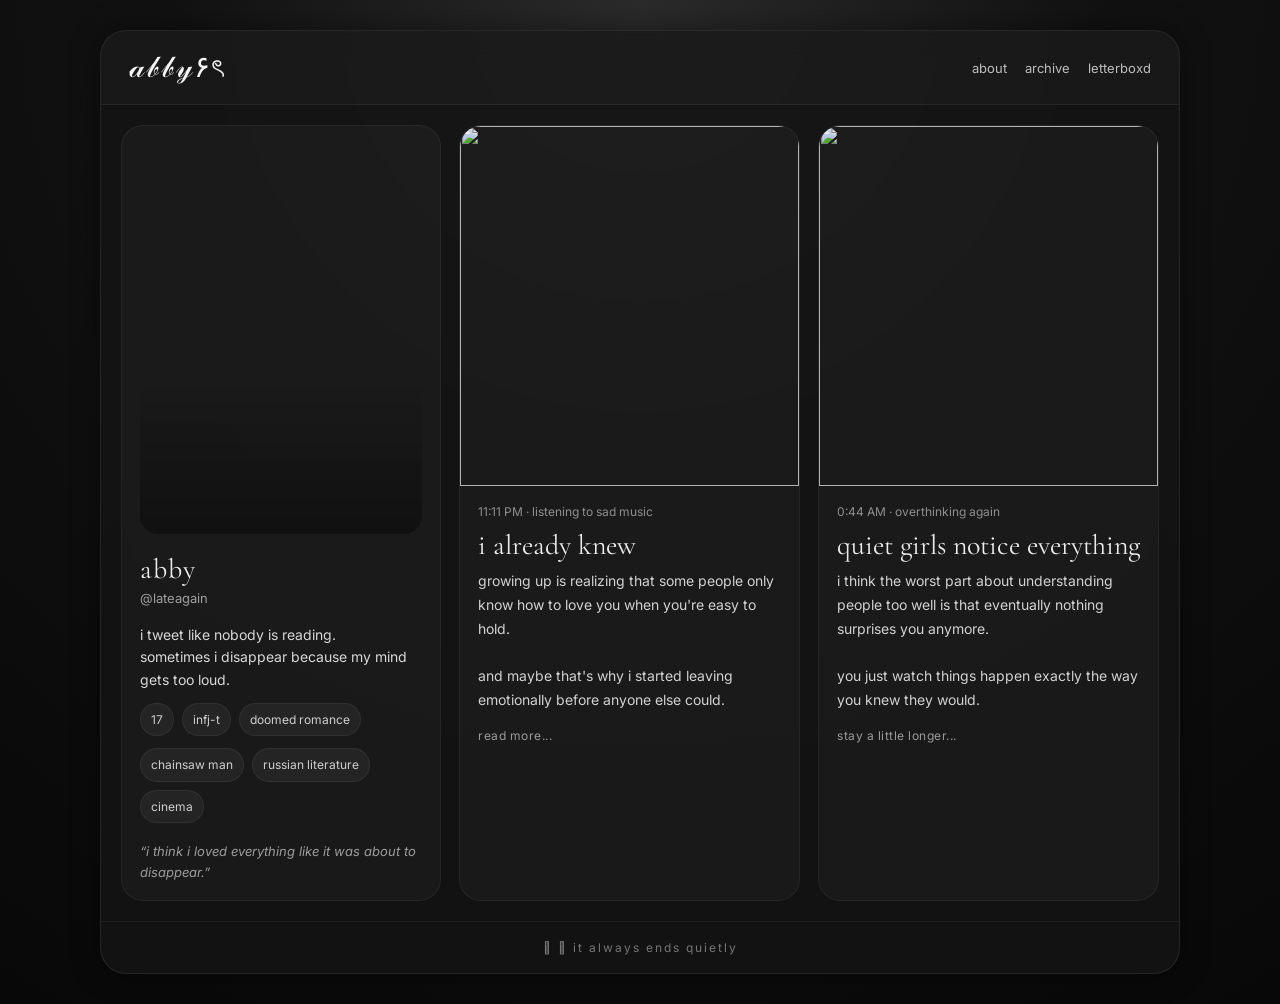
==== commit 25c22de7: "Update index.html" ====
--- a/index.html
+++ b/index.html
@@ -79,7 +79,7 @@
     <div class="post-col">
 
       <img
-      src="https://images.unsplash.com/photo-1515886657613-9f3515b0c78f?q=80&w=1200&auto=format&fit=crop"
+      src="https://i.pinimg.com/736x/7e/0c/89/7e0c89d832f34b9b597de2d252602b58.jpg"
       class="post-image">
 
       <div class="post-content">
@@ -109,13 +109,13 @@
     <div class="post-col">
 
       <img
-      src="https://images.unsplash.com/photo-1500648767791-00dcc994a43e?q=80&w=1200&auto=format&fit=crop"
+      src="https://i.pinimg.com/1200x/4f/d5/53/4fd55316b3b20506ed58225cb6a655ee.jpg"
       class="post-image">
 
       <div class="post-content">
 
         <div class="post-meta">
-          2:43 AM · overthinking again
+          0:44 AM · overthinking again
         </div>
 
         <div class="post-title">
--- a/style.css
+++ b/style.css
@@ -400,3 +400,58 @@
     font-size:36px;
   }
 }
+
+/* SIMPLE PAGE FIX */
+
+.simple-page{
+  width:100%;
+}
+
+.simple-wrapper{
+  padding:24px;
+}
+
+.simple-box{
+  background:rgba(255,255,255,.03);
+
+  border:1px solid rgba(255,255,255,.05);
+
+  border-radius:24px;
+
+  padding:40px;
+}
+
+/* PROFILE IMAGE */
+
+.profile-image{
+  width:100%;
+  height:390px;
+
+  border-radius:18px;
+
+  background-image:url("https://i.pinimg.com/736x/89/e2/4d/89e24d2f6c4f63f8b6c0d1a59e2f7df6.jpg");
+
+  background-position:center;
+  background-size:cover;
+  background-repeat:no-repeat;
+
+  filter:grayscale(10%);
+
+  position:relative;
+
+  overflow:hidden;
+}
+
+.profile-image::after{
+  content:"";
+
+  position:absolute;
+  inset:0;
+
+  background:
+  linear-gradient(
+    to top,
+    rgba(0,0,0,.35),
+    transparent 40%
+  );
+}
